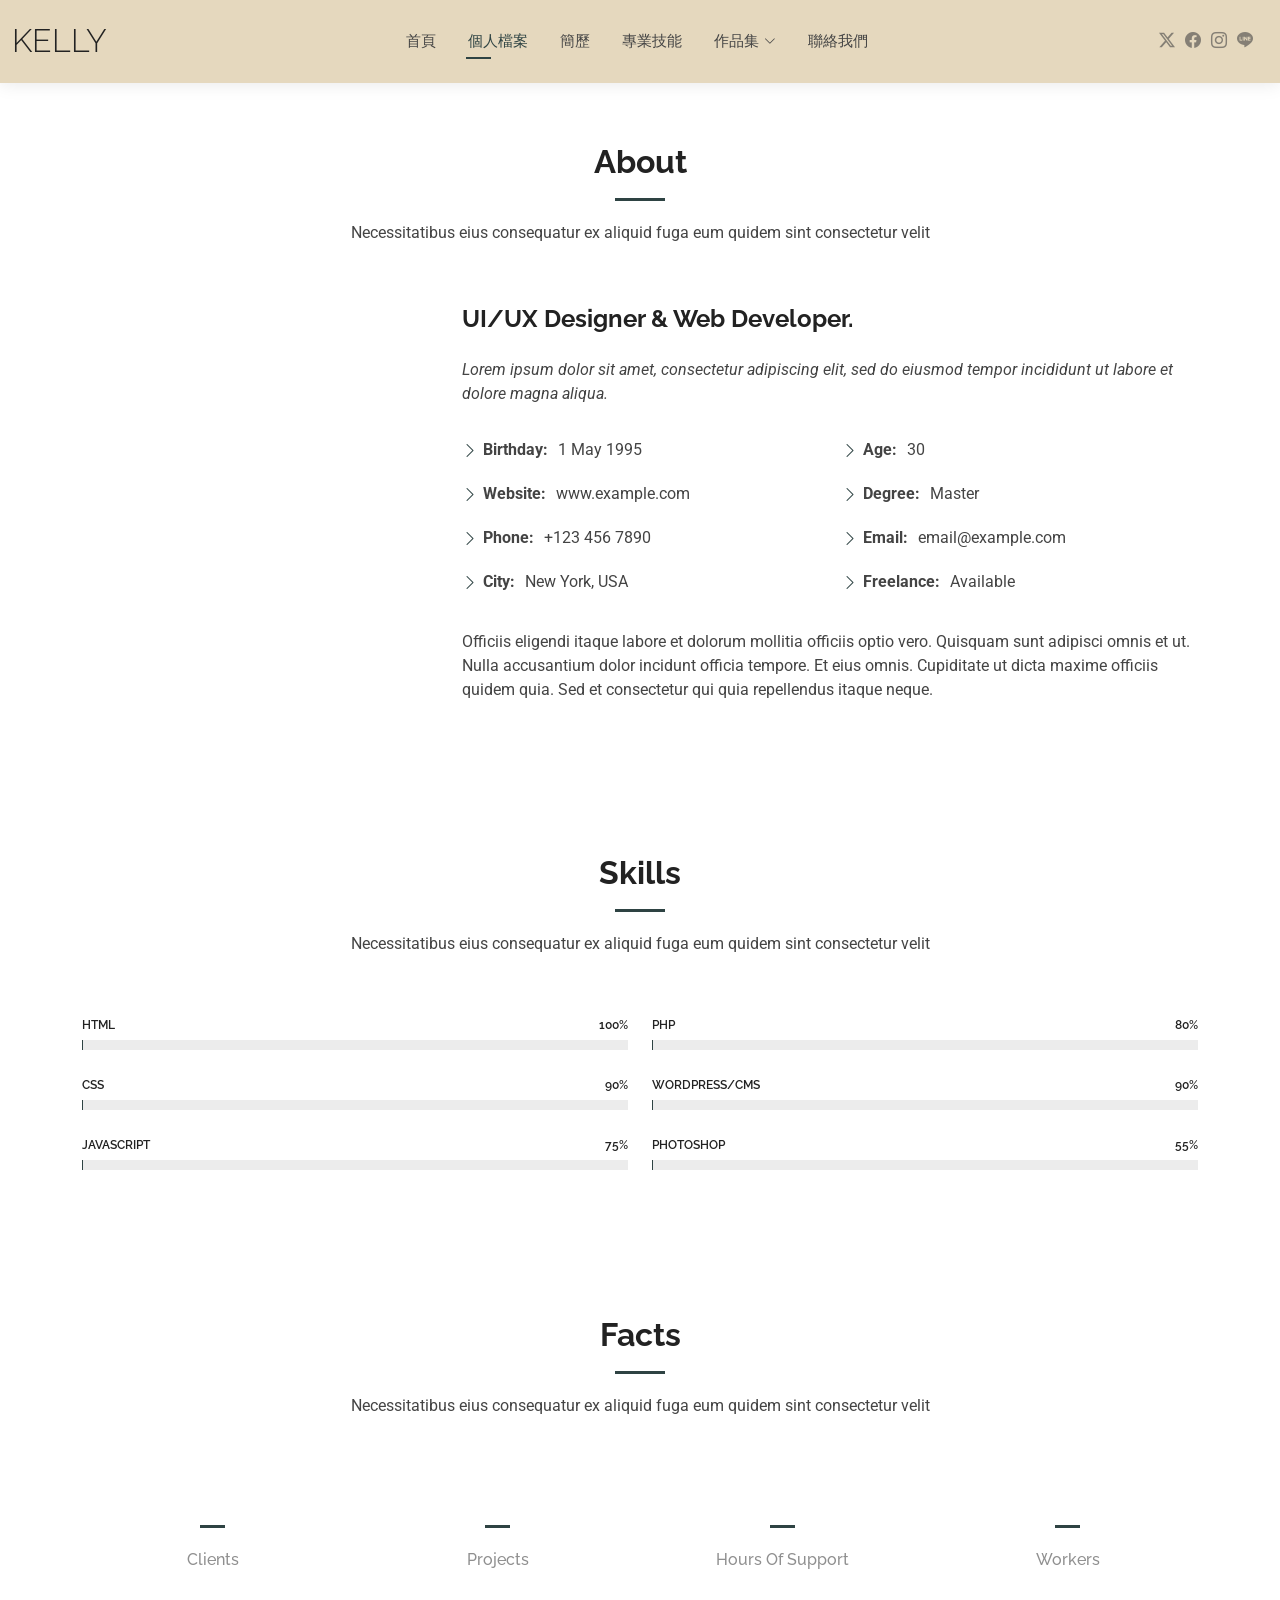
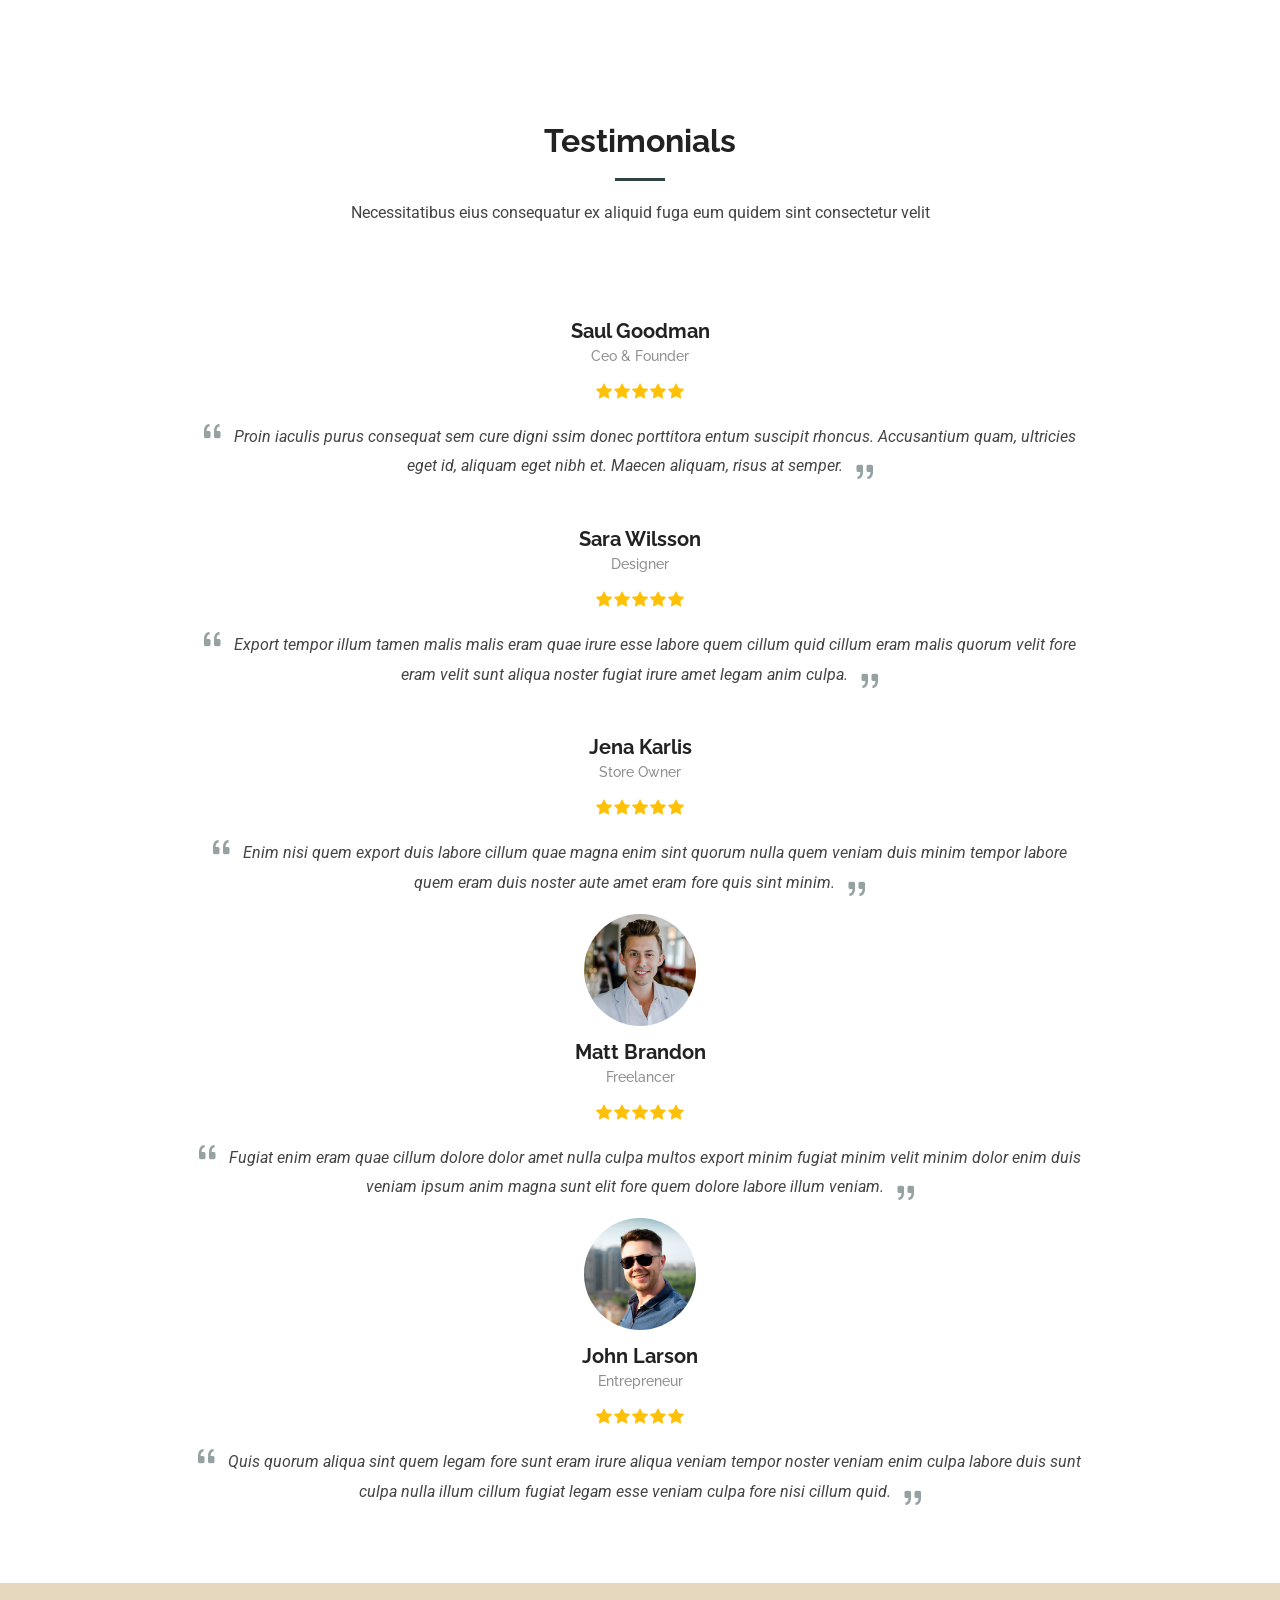
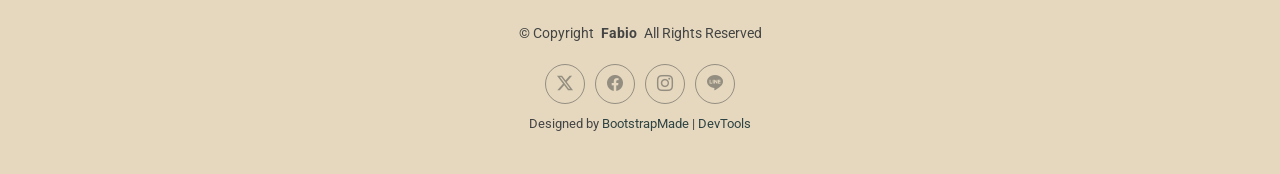
==== about.html @ 7c1b201c "Add files via upload" ====
<!DOCTYPE html>
<html lang="en">

<head>
  <meta charset="utf-8">
  <meta content="width=device-width, initial-scale=1.0" name="viewport">
  <title>About - Kelly Bootstrap Template</title>
  <meta name="description" content="">
  <meta name="keywords" content="">

  <!-- Favicons -->
  <link href="assets/img/favicon.png" rel="icon">
  <link href="assets/img/apple-touch-icon.png" rel="apple-touch-icon">

  <!-- Fonts -->
  <link href="https://fonts.googleapis.com" rel="preconnect">
  <link href="https://fonts.gstatic.com" rel="preconnect" crossorigin>
  <link href="https://fonts.googleapis.com/css2?family=Roboto:ital,wght@0,100;0,300;0,400;0,500;0,700;0,900;1,100;1,300;1,400;1,500;1,700;1,900&family=Poppins:ital,wght@0,100;0,200;0,300;0,400;0,500;0,600;0,700;0,800;0,900;1,100;1,200;1,300;1,400;1,500;1,600;1,700;1,800;1,900&family=Raleway:ital,wght@0,100;0,200;0,300;0,400;0,500;0,600;0,700;0,800;0,900;1,100;1,200;1,300;1,400;1,500;1,600;1,700;1,800;1,900&display=swap" rel="stylesheet">

  <!-- Vendor CSS Files -->
  <link href="assets/vendor/bootstrap/css/bootstrap.min.css" rel="stylesheet">
  <link href="assets/vendor/bootstrap-icons/bootstrap-icons.css" rel="stylesheet">
  <link href="assets/vendor/aos/aos.css" rel="stylesheet">
  <link href="assets/vendor/swiper/swiper-bundle.min.css" rel="stylesheet">
  <link href="assets/vendor/glightbox/css/glightbox.min.css" rel="stylesheet">

  <!-- Main CSS File -->
  <link href="assets/css/main.css" rel="stylesheet">

  <!-- =======================================================
  * Template Name: Kelly
  * Template URL: https://bootstrapmade.com/kelly-free-bootstrap-cv-resume-html-template/
  * Updated: Aug 07 2024 with Bootstrap v5.3.3
  * Author: BootstrapMade.com
  * License: https://bootstrapmade.com/license/
  ======================================================== -->
</head>

<body class="about-page">

  <header id="header" class="header d-flex align-items-center light-background sticky-top">
    <div class="container-fluid position-relative d-flex align-items-center justify-content-between">

      <a href="index.html" class="logo d-flex align-items-center me-auto me-xl-0">
        <!-- Uncomment the line below if you also wish to use an image logo -->
        <!-- <img src="assets/img/logo.png" alt=""> -->
        <h1 class="sitename">Kelly</h1>
      </a>

      <nav id="navmenu" class="navmenu">
        <ul>
          <li><a href="index.html">首頁</a></li>
          <li><a href="about.html" class="active">個人檔案</a></li>
          <li><a href="resume.html">簡歷</a></li>
          <li><a href="services.html">專業技能</a></li>
          <!--<li><a href="portfolio.html">Portfolio</a></li>-->
          <li class="dropdown"><a href="#"><span>作品集</span> <i class="bi bi-chevron-down toggle-dropdown"></i></a>
            <ul>
              <li><a href="#">電腦繪圖</a></li>
              <!--<li class="dropdown"><a href="#"><span>Deep Dropdown</span> <i class="bi bi-chevron-down toggle-dropdown"></i></a>
                <ul>
                  <li><a href="#">Deep Dropdown 1</a></li>
                  <li><a href="#">Deep Dropdown 2</a></li>
                  <li><a href="#">Deep Dropdown 3</a></li>
                  <li><a href="#">Deep Dropdown 4</a></li>
                  <li><a href="#">Deep Dropdown 5</a></li>
                </ul>-->
              </li>
              <li><a href="#">花卉裝飾</a></li>
              <li><a href="#">攝影作品</a></li>
              <!--<li><a href="#">Dropdown 4</a></li>-->
            </ul>
          </li>
          <li><a href="contact.html">聯絡我們</a></li>
        </ul>
        <i class="mobile-nav-toggle d-xl-none bi bi-list"></i>
      </nav>

      <div class="header-social-links">
       <a href="https://x.com/" class="twitter" target="_blank"><i class="bi bi-twitter-x"></i></a>
        <a href="https://www.facebook.com/?locale=zh_TW" class="facebook" target="_blank"><i class="bi bi-facebook"></i></a>
        <a href="https://www.instagram.com/" class="instagram" target="_blank"><i class="bi bi-instagram"></i></a>
        <a href="https://www.line.me/tw/" class="line" target="_blank"><i class="bi bi-line"></i></a>
      </div>

    </div>
  </header>

  <main class="main">

    <!-- About Section -->
    <section id="about" class="about section">

      <!-- Section Title -->
      <div class="container section-title" data-aos="fade-up">
        <h2>About</h2>
        <p>Necessitatibus eius consequatur ex aliquid fuga eum quidem sint consectetur velit</p>
      </div><!-- End Section Title -->

      <div class="container" data-aos="fade-up" data-aos-delay="100">

        <div class="row gy-4 justify-content-center">
          <div class="col-lg-4">
            <img src="assets/img/profile-img.jpg" class="img-fluid" alt="">
          </div>
          <div class="col-lg-8 content">
            <h2>UI/UX Designer &amp; Web Developer.</h2>
            <p class="fst-italic py-3">
              Lorem ipsum dolor sit amet, consectetur adipiscing elit, sed do eiusmod tempor incididunt ut labore et dolore
              magna aliqua.
            </p>
            <div class="row">
              <div class="col-lg-6">
                <ul>
                  <li><i class="bi bi-chevron-right"></i> <strong>Birthday:</strong> <span>1 May 1995</span></li>
                  <li><i class="bi bi-chevron-right"></i> <strong>Website:</strong> <span>www.example.com</span></li>
                  <li><i class="bi bi-chevron-right"></i> <strong>Phone:</strong> <span>+123 456 7890</span></li>
                  <li><i class="bi bi-chevron-right"></i> <strong>City:</strong> <span>New York, USA</span></li>
                </ul>
              </div>
              <div class="col-lg-6">
                <ul>
                  <li><i class="bi bi-chevron-right"></i> <strong>Age:</strong> <span>30</span></li>
                  <li><i class="bi bi-chevron-right"></i> <strong>Degree:</strong> <span>Master</span></li>
                  <li><i class="bi bi-chevron-right"></i> <strong>Email:</strong> <span>email@example.com</span></li>
                  <li><i class="bi bi-chevron-right"></i> <strong>Freelance:</strong> <span>Available</span></li>
                </ul>
              </div>
            </div>
            <p class="py-3">
              Officiis eligendi itaque labore et dolorum mollitia officiis optio vero. Quisquam sunt adipisci omnis et ut. Nulla accusantium dolor incidunt officia tempore. Et eius omnis.
              Cupiditate ut dicta maxime officiis quidem quia. Sed et consectetur qui quia repellendus itaque neque.
            </p>
          </div>
        </div>

      </div>

    </section><!-- /About Section -->

    <!-- Skills Section -->
    <section id="skills" class="skills section">

      <!-- Section Title -->
      <div class="container section-title" data-aos="fade-up">
        <h2>Skills</h2>
        <p>Necessitatibus eius consequatur ex aliquid fuga eum quidem sint consectetur velit</p>
      </div><!-- End Section Title -->

      <div class="container" data-aos="fade-up" data-aos-delay="100">

        <div class="row skills-content skills-animation">

          <div class="col-lg-6">

            <div class="progress">
              <span class="skill"><span>HTML</span> <i class="val">100%</i></span>
              <div class="progress-bar-wrap">
                <div class="progress-bar" role="progressbar" aria-valuenow="100" aria-valuemin="0" aria-valuemax="100"></div>
              </div>
            </div><!-- End Skills Item -->

            <div class="progress">
              <span class="skill"><span>CSS</span> <i class="val">90%</i></span>
              <div class="progress-bar-wrap">
                <div class="progress-bar" role="progressbar" aria-valuenow="90" aria-valuemin="0" aria-valuemax="100"></div>
              </div>
            </div><!-- End Skills Item -->

            <div class="progress">
              <span class="skill"><span>JavaScript</span> <i class="val">75%</i></span>
              <div class="progress-bar-wrap">
                <div class="progress-bar" role="progressbar" aria-valuenow="75" aria-valuemin="0" aria-valuemax="100"></div>
              </div>
            </div><!-- End Skills Item -->

          </div>

          <div class="col-lg-6">

            <div class="progress">
              <span class="skill"><span>PHP</span> <i class="val">80%</i></span>
              <div class="progress-bar-wrap">
                <div class="progress-bar" role="progressbar" aria-valuenow="80" aria-valuemin="0" aria-valuemax="100"></div>
              </div>
            </div><!-- End Skills Item -->

            <div class="progress">
              <span class="skill"><span>WordPress/CMS</span> <i class="val">90%</i></span>
              <div class="progress-bar-wrap">
                <div class="progress-bar" role="progressbar" aria-valuenow="90" aria-valuemin="0" aria-valuemax="100"></div>
              </div>
            </div><!-- End Skills Item -->

            <div class="progress">
              <span class="skill"><span>Photoshop</span> <i class="val">55%</i></span>
              <div class="progress-bar-wrap">
                <div class="progress-bar" role="progressbar" aria-valuenow="55" aria-valuemin="0" aria-valuemax="100"></div>
              </div>
            </div><!-- End Skills Item -->

          </div>

        </div>

      </div>

    </section><!-- /Skills Section -->

    <!-- Stats Section -->
    <section id="stats" class="stats section">

      <!-- Section Title -->
      <div class="container section-title" data-aos="fade-up">
        <h2>Facts</h2>
        <p>Necessitatibus eius consequatur ex aliquid fuga eum quidem sint consectetur velit</p>
      </div><!-- End Section Title -->

      <div class="container" data-aos="fade-up" data-aos-delay="100">

        <div class="row gy-4">

          <div class="col-lg-3 col-md-6">
            <div class="stats-item text-center w-100 h-100">
              <span data-purecounter-start="0" data-purecounter-end="232" data-purecounter-duration="1" class="purecounter"></span>
              <p>Clients</p>
            </div>
          </div><!-- End Stats Item -->

          <div class="col-lg-3 col-md-6">
            <div class="stats-item text-center w-100 h-100">
              <span data-purecounter-start="0" data-purecounter-end="521" data-purecounter-duration="1" class="purecounter"></span>
              <p>Projects</p>
            </div>
          </div><!-- End Stats Item -->

          <div class="col-lg-3 col-md-6">
            <div class="stats-item text-center w-100 h-100">
              <span data-purecounter-start="0" data-purecounter-end="1453" data-purecounter-duration="1" class="purecounter"></span>
              <p>Hours Of Support</p>
            </div>
          </div><!-- End Stats Item -->

          <div class="col-lg-3 col-md-6">
            <div class="stats-item text-center w-100 h-100">
              <span data-purecounter-start="0" data-purecounter-end="32" data-purecounter-duration="1" class="purecounter"></span>
              <p>Workers</p>
            </div>
          </div><!-- End Stats Item -->

        </div>

      </div>

    </section><!-- /Stats Section -->

    <!-- Testimonials Section -->
    <section id="testimonials" class="testimonials section">

      <!-- Section Title -->
      <div class="container section-title" data-aos="fade-up">
        <h2>Testimonials</h2>
        <p>Necessitatibus eius consequatur ex aliquid fuga eum quidem sint consectetur velit</p>
      </div><!-- End Section Title -->

      <div class="container" data-aos="fade-up" data-aos-delay="100">

        <div class="swiper init-swiper">
          <script type="application/json" class="swiper-config">
            {
              "loop": true,
              "speed": 600,
              "autoplay": {
                "delay": 5000
              },
              "slidesPerView": "auto",
              "pagination": {
                "el": ".swiper-pagination",
                "type": "bullets",
                "clickable": true
              }
            }
          </script>
          <div class="swiper-wrapper">

            <div class="swiper-slide">
              <div class="testimonial-item">
                <img src="assets/img/testimonials/testimonials-1.jpg" class="testimonial-img" alt="">
                <h3>Saul Goodman</h3>
                <h4>Ceo &amp; Founder</h4>
                <div class="stars">
                  <i class="bi bi-star-fill"></i><i class="bi bi-star-fill"></i><i class="bi bi-star-fill"></i><i class="bi bi-star-fill"></i><i class="bi bi-star-fill"></i>
                </div>
                <p>
                  <i class="bi bi-quote quote-icon-left"></i>
                  <span>Proin iaculis purus consequat sem cure digni ssim donec porttitora entum suscipit rhoncus. Accusantium quam, ultricies eget id, aliquam eget nibh et. Maecen aliquam, risus at semper.</span>
                  <i class="bi bi-quote quote-icon-right"></i>
                </p>
              </div>
            </div><!-- End testimonial item -->

            <div class="swiper-slide">
              <div class="testimonial-item">
                <img src="assets/img/testimonials/testimonials-2.jpg" class="testimonial-img" alt="">
                <h3>Sara Wilsson</h3>
                <h4>Designer</h4>
                <div class="stars">
                  <i class="bi bi-star-fill"></i><i class="bi bi-star-fill"></i><i class="bi bi-star-fill"></i><i class="bi bi-star-fill"></i><i class="bi bi-star-fill"></i>
                </div>
                <p>
                  <i class="bi bi-quote quote-icon-left"></i>
                  <span>Export tempor illum tamen malis malis eram quae irure esse labore quem cillum quid cillum eram malis quorum velit fore eram velit sunt aliqua noster fugiat irure amet legam anim culpa.</span>
                  <i class="bi bi-quote quote-icon-right"></i>
                </p>
              </div>
            </div><!-- End testimonial item -->

            <div class="swiper-slide">
              <div class="testimonial-item">
                <img src="assets/img/testimonials/testimonials-3.jpg" class="testimonial-img" alt="">
                <h3>Jena Karlis</h3>
                <h4>Store Owner</h4>
                <div class="stars">
                  <i class="bi bi-star-fill"></i><i class="bi bi-star-fill"></i><i class="bi bi-star-fill"></i><i class="bi bi-star-fill"></i><i class="bi bi-star-fill"></i>
                </div>
                <p>
                  <i class="bi bi-quote quote-icon-left"></i>
                  <span>Enim nisi quem export duis labore cillum quae magna enim sint quorum nulla quem veniam duis minim tempor labore quem eram duis noster aute amet eram fore quis sint minim.</span>
                  <i class="bi bi-quote quote-icon-right"></i>
                </p>
              </div>
            </div><!-- End testimonial item -->

            <div class="swiper-slide">
              <div class="testimonial-item">
                <img src="assets/img/testimonials/testimonials-4.jpg" class="testimonial-img" alt="">
                <h3>Matt Brandon</h3>
                <h4>Freelancer</h4>
                <div class="stars">
                  <i class="bi bi-star-fill"></i><i class="bi bi-star-fill"></i><i class="bi bi-star-fill"></i><i class="bi bi-star-fill"></i><i class="bi bi-star-fill"></i>
                </div>
                <p>
                  <i class="bi bi-quote quote-icon-left"></i>
                  <span>Fugiat enim eram quae cillum dolore dolor amet nulla culpa multos export minim fugiat minim velit minim dolor enim duis veniam ipsum anim magna sunt elit fore quem dolore labore illum veniam.</span>
                  <i class="bi bi-quote quote-icon-right"></i>
                </p>
              </div>
            </div><!-- End testimonial item -->

            <div class="swiper-slide">
              <div class="testimonial-item">
                <img src="assets/img/testimonials/testimonials-5.jpg" class="testimonial-img" alt="">
                <h3>John Larson</h3>
                <h4>Entrepreneur</h4>
                <div class="stars">
                  <i class="bi bi-star-fill"></i><i class="bi bi-star-fill"></i><i class="bi bi-star-fill"></i><i class="bi bi-star-fill"></i><i class="bi bi-star-fill"></i>
                </div>
                <p>
                  <i class="bi bi-quote quote-icon-left"></i>
                  <span>Quis quorum aliqua sint quem legam fore sunt eram irure aliqua veniam tempor noster veniam enim culpa labore duis sunt culpa nulla illum cillum fugiat legam esse veniam culpa fore nisi cillum quid.</span>
                  <i class="bi bi-quote quote-icon-right"></i>
                </p>
              </div>
            </div><!-- End testimonial item -->

          </div>
          <div class="swiper-pagination"></div>
        </div>

      </div>

    </section><!-- /Testimonials Section -->

  </main>

  <footer id="footer" class="footer light-background">

    <div class="container">
      <div class="copyright text-center ">
        <p>© <span>Copyright</span> <strong class="px-1 sitename">Fabio</strong> <span>All Rights Reserved<br></span></p>
      </div>
      <div class="social-links d-flex justify-content-center">
        <a href="https://x.com/" class="twitter" target="_blank"><i class="bi bi-twitter-x"></i></a>
        <a href="https://www.facebook.com/?locale=zh_TW" class="facebook" target="_blank"><i class="bi bi-facebook"></i></a>
        <a href="https://www.instagram.com/" class="instagram" target="_blank"><i class="bi bi-instagram"></i></a>
        <a href="https://www.line.me/tw/" class="line" target="_blank"><i class="bi bi-line"></i></a>
      </div>
      <div class="credits">
        <!-- All the links in the footer should remain intact. -->
        <!-- You can delete the links only if you've purchased the pro version. -->
        <!-- Licensing information: https://bootstrapmade.com/license/ -->
        <!-- Purchase the pro version with working PHP/AJAX contact form: [buy-url] -->
        Designed by <a href="https://bootstrapmade.com/">BootstrapMade</a> | <a href="https://bootstrapmade.com/tools/">DevTools</a>
      </div>
    </div>

  </footer>

  <!-- Scroll Top -->
  <a href="#" id="scroll-top" class="scroll-top d-flex align-items-center justify-content-center"><i class="bi bi-arrow-up-short"></i></a>

  <!-- Preloader -->
  <div id="preloader"></div>

  <!-- Vendor JS Files -->
  <script src="assets/vendor/bootstrap/js/bootstrap.bundle.min.js"></script>
  <script src="assets/vendor/php-email-form/validate.js"></script>
  <script src="assets/vendor/aos/aos.js"></script>
  <script src="assets/vendor/waypoints/noframework.waypoints.js"></script>
  <script src="assets/vendor/purecounter/purecounter_vanilla.js"></script>
  <script src="assets/vendor/swiper/swiper-bundle.min.js"></script>
  <script src="assets/vendor/glightbox/js/glightbox.min.js"></script>
  <script src="assets/vendor/imagesloaded/imagesloaded.pkgd.min.js"></script>
  <script src="assets/vendor/isotope-layout/isotope.pkgd.min.js"></script>

  <!-- Main JS File -->
  <script src="assets/js/main.js"></script>

</body>

</html>
---- assets/css/main.css ----
/**
* Template Name: Kelly
* Template URL: https://bootstrapmade.com/kelly-free-bootstrap-cv-resume-html-template/
* Updated: Aug 07 2024 with Bootstrap v5.3.3
* Author: BootstrapMade.com
* License: https://bootstrapmade.com/license/
*/

/*--------------------------------------------------------------
# Font & Color Variables
# Help: https://bootstrapmade.com/color-system/
--------------------------------------------------------------*/
/* Fonts */
:root {
  --default-font: "Roboto",  system-ui, -apple-system, "Segoe UI", Roboto, "Helvetica Neue", Arial, "Noto Sans", "Liberation Sans", sans-serif, "Apple Color Emoji", "Segoe UI Emoji", "Segoe UI Symbol", "Noto Color Emoji";
  --heading-font: "Raleway",  sans-serif;
  --nav-font: "Poppins",  sans-serif;
}

/* Global Colors - The following color variables are used throughout the website. Updating them here will change the color scheme of the entire website */
:root { 
  --background-color: #ffffff; /* Background color for the entire website, including individual sections */
  --default-color: #444444; /* Default color used for the majority of the text content across the entire website */
  --heading-color: #222222; /* Color for headings, subheadings and title throughout the website */
  --accent-color: #2e4343; /* Accent color that represents your brand on the website. It's used for buttons, links, and other elements that need to stand out */
  --surface-color: #ffffff; /* The surface color is used as a background of boxed elements within sections, such as cards, icon boxes, or other elements that require a visual separation from the global background. */
  --contrast-color: #ffffff; /* Contrast color for text, ensuring readability against backgrounds of accent, heading, or default colors. */
}

/* Nav Menu Colors - The following color variables are used specifically for the navigation menu. They are separate from the global colors to allow for more customization options */
:root {
  --nav-color: #444444;  /* The default color of the main navmenu links */
  --nav-hover-color: #2e4343; /* Applied to main navmenu links when they are hovered over or active */
  --nav-mobile-background-color: #ffffff; /* Used as the background color for mobile navigation menu */
  --nav-dropdown-background-color: #ffffff; /* Used as the background color for dropdown items that appear when hovering over primary navigation items */
  --nav-dropdown-color: #444444; /* Used for navigation links of the dropdown items in the navigation menu. */
  --nav-dropdown-hover-color: #2e4343; /* Similar to --nav-hover-color, this color is applied to dropdown navigation links when they are hovered over. */
}

/* Color Presets - These classes override global colors when applied to any section or element, providing reuse of the sam color scheme. */

.light-background {
  --background-color: #e5d8be;
  --surface-color: #ffffff;
}

.dark-background {
  --background-color: #060606;
  --default-color: #ffffff;
  --heading-color: #ffffff;
  --surface-color: #252525;
  --contrast-color: #ffffff;
}

/* Smooth scroll */
:root {
  scroll-behavior: smooth;
}

/*--------------------------------------------------------------
# General Styling & Shared Classes
--------------------------------------------------------------*/
body {
  color: var(--default-color);
  background-color: var(--background-color);
  font-family: var(--default-font);
}

a {
  color: var(--accent-color);
  text-decoration: none;
  transition: 0.3s;
}

a:hover {
  color: color-mix(in srgb, var(--accent-color), transparent 25%);
  text-decoration: none;
}

h1,
h2,
h3,
h4,
h5,
h6 {
  color: var(--heading-color);
  font-family: var(--heading-font);
}

/* PHP Email Form Messages
------------------------------*/
.php-email-form .error-message {
  display: none;
  background: #df1529;
  color: #ffffff;
  text-align: left;
  padding: 15px;
  margin-bottom: 24px;
  font-weight: 600;
}

.php-email-form .sent-message {
  display: none;
  color: #ffffff;
  background: #059652;
  text-align: center;
  padding: 15px;
  margin-bottom: 24px;
  font-weight: 600;
}

.php-email-form .loading {
  display: none;
  background: var(--surface-color);
  text-align: center;
  padding: 15px;
  margin-bottom: 24px;
}

.php-email-form .loading:before {
  content: "";
  display: inline-block;
  border-radius: 50%;
  width: 24px;
  height: 24px;
  margin: 0 10px -6px 0;
  border: 3px solid var(--accent-color);
  border-top-color: var(--surface-color);
  animation: php-email-form-loading 1s linear infinite;
}

@keyframes php-email-form-loading {
  0% {
    transform: rotate(0deg);
  }

  100% {
    transform: rotate(360deg);
  }
}

/*--------------------------------------------------------------
# Global Header
--------------------------------------------------------------*/
.header {
  color: var(--default-color);
  background-color: var(--background-color);
  padding: 15px 0;
  transition: all 0.5s;
  z-index: 997;
  box-shadow: 0px 0 18px rgba(0, 0, 0, 0.1);
}

.header .logo {
  line-height: 1;
}

.header .logo img {
  max-height: 36px;
  margin-right: 8px;
}

.header .logo h1 {
  font-size: 32px;
  margin: 0;
  font-weight: 300;
  text-transform: uppercase;
  color: var(--heading-color);
}

.header .header-social-links {
  padding-right: 15px;
}

.header .header-social-links a {
  color: color-mix(in srgb, var(--default-color), transparent 40%);
  padding-left: 6px;
  display: inline-block;
  transition: 0.3s;
  font-size: 16px;
}

.header .header-social-links a:hover {
  color: var(--accent-color);
}

.header .header-social-links a i {
  line-height: 0px;
}

@media (max-width: 1200px) {
  .header .logo {
    order: 1;
  }

  .header .header-social-links {
    order: 2;
  }

  .header .navmenu {
    order: 3;
  }
}

/*--------------------------------------------------------------
# Navigation Menu
--------------------------------------------------------------*/
/* Desktop Navigation */
@media (min-width: 1200px) {
  .navmenu {
    padding: 0;
  }

  .navmenu ul {
    margin: 0;
    padding: 0;
    display: flex;
    list-style: none;
    align-items: center;
  }

  .navmenu li {
    position: relative;
  }

  .navmenu>ul>li {
    white-space: nowrap;
    padding: 15px 14px;
  }

  .navmenu>ul>li:last-child {
    padding-right: 0;
  }

  .navmenu a,
  .navmenu a:focus {
    color: var(--nav-color);
    font-size: 15px;
    padding: 0 2px;
    font-family: var(--nav-font);
    font-weight: 400;
    display: flex;
    align-items: center;
    justify-content: space-between;
    white-space: nowrap;
    transition: 0.3s;
    position: relative;
  }

  .navmenu a i,
  .navmenu a:focus i {
    font-size: 12px;
    line-height: 0;
    margin-left: 5px;
    transition: 0.3s;
  }

  .navmenu>ul>li>a:before {
    content: "";
    position: absolute;
    height: 2px;
    bottom: -6px;
    left: 0;
    background-color: var(--nav-hover-color);
    visibility: hidden;
    width: 0px;
    transition: all 0.3s ease-in-out 0s;
  }

  .navmenu a:hover:before,
  .navmenu li:hover>a:before,
  .navmenu .active:before {
    visibility: visible;
    width: 25px;
  }

  .navmenu li:hover>a,
  .navmenu .active,
  .navmenu .active:focus {
    color: var(--nav-hover-color);
  }

  .navmenu .dropdown ul {
    margin: 0;
    padding: 10px 0;
    background: var(--nav-dropdown-background-color);
    display: block;
    position: absolute;
    visibility: hidden;
    left: 14px;
    top: 130%;
    opacity: 0;
    transition: 0.3s;
    border-radius: 4px;
    z-index: 99;
    box-shadow: 0px 0px 30px rgba(0, 0, 0, 0.1);
  }

  .navmenu .dropdown ul li {
    min-width: 200px;
  }

  .navmenu .dropdown ul a {
    padding: 10px 20px;
    font-size: 15px;
    text-transform: none;
    color: var(--nav-dropdown-color);
  }

  .navmenu .dropdown ul a i {
    font-size: 12px;
  }

  .navmenu .dropdown ul a:hover,
  .navmenu .dropdown ul .active:hover,
  .navmenu .dropdown ul li:hover>a {
    color: var(--nav-dropdown-hover-color);
  }

  .navmenu .dropdown:hover>ul {
    opacity: 1;
    top: 100%;
    visibility: visible;
  }

  .navmenu .dropdown .dropdown ul {
    top: 0;
    left: -90%;
    visibility: hidden;
  }

  .navmenu .dropdown .dropdown:hover>ul {
    opacity: 1;
    top: 0;
    left: -100%;
    visibility: visible;
  }
}

/* Mobile Navigation */
@media (max-width: 1199px) {
  .mobile-nav-toggle {
    color: var(--nav-color);
    font-size: 28px;
    line-height: 0;
    margin-right: 10px;
    cursor: pointer;
    transition: color 0.3s;
  }

  .navmenu {
    padding: 0;
    z-index: 9997;
  }

  .navmenu ul {
    display: none;
    list-style: none;
    position: absolute;
    inset: 60px 20px 20px 20px;
    padding: 10px 0;
    margin: 0;
    border-radius: 6px;
    background-color: var(--nav-mobile-background-color);
    border: 1px solid color-mix(in srgb, var(--default-color), transparent 90%);
    box-shadow: none;
    overflow-y: auto;
    transition: 0.3s;
    z-index: 9998;
  }

  .navmenu a,
  .navmenu a:focus {
    color: var(--nav-dropdown-color);
    padding: 10px 20px;
    font-family: var(--nav-font);
    font-size: 17px;
    font-weight: 500;
    display: flex;
    align-items: center;
    justify-content: space-between;
    white-space: nowrap;
    transition: 0.3s;
  }

  .navmenu a i,
  .navmenu a:focus i {
    font-size: 12px;
    line-height: 0;
    margin-left: 5px;
    width: 30px;
    height: 30px;
    display: flex;
    align-items: center;
    justify-content: center;
    border-radius: 50%;
    transition: 0.3s;
    background-color: color-mix(in srgb, var(--accent-color), transparent 90%);
  }

  .navmenu a i:hover,
  .navmenu a:focus i:hover {
    background-color: var(--accent-color);
    color: var(--contrast-color);
  }

  .navmenu a:hover,
  .navmenu .active,
  .navmenu .active:focus {
    color: var(--nav-dropdown-hover-color);
  }

  .navmenu .active i,
  .navmenu .active:focus i {
    background-color: var(--accent-color);
    color: var(--contrast-color);
    transform: rotate(180deg);
  }

  .navmenu .dropdown ul {
    position: static;
    display: none;
    z-index: 99;
    padding: 10px 0;
    margin: 10px 20px;
    background-color: var(--nav-dropdown-background-color);
    transition: all 0.5s ease-in-out;
  }

  .navmenu .dropdown ul ul {
    background-color: rgba(33, 37, 41, 0.1);
  }

  .navmenu .dropdown>.dropdown-active {
    display: block;
    background-color: rgba(33, 37, 41, 0.03);
  }

  .mobile-nav-active {
    overflow: hidden;
  }

  .mobile-nav-active .mobile-nav-toggle {
    color: #fff;
    position: absolute;
    font-size: 32px;
    top: 15px;
    right: 15px;
    margin-right: 0;
    z-index: 9999;
  }

  .mobile-nav-active .navmenu {
    position: fixed;
    overflow: hidden;
    inset: 0;
    background: rgba(33, 37, 41, 0.8);
    transition: 0.3s;
  }

  .mobile-nav-active .navmenu>ul {
    display: block;
  }
}

/*--------------------------------------------------------------
# Global Footer
--------------------------------------------------------------*/
.footer {
  color: var(--default-color);
  background-color: var(--background-color);
  font-size: 14px;
  padding: 40px 0;
  position: relative;
}

.footer .copyright p {
  margin-bottom: 0;
}

.footer .social-links {
  margin-top: 20px;
}

.footer .social-links a {
  display: flex;
  align-items: center;
  justify-content: center;
  width: 40px;
  height: 40px;
  border-radius: 50%;
  border: 1px solid color-mix(in srgb, var(--default-color), transparent 50%);
  font-size: 16px;
  color: color-mix(in srgb, var(--default-color), transparent 50%);
  margin: 0 5px;
  transition: 0.3s;
}

.footer .social-links a:hover {
  color: var(--accent-color);
  border-color: var(--accent-color);
}

.footer .credits {
  margin-top: 10px;
  font-size: 13px;
  text-align: center;
}

/*--------------------------------------------------------------
# Preloader
--------------------------------------------------------------*/
#preloader {
  position: fixed;
  inset: 0;
  z-index: 9999;
  overflow: hidden;
  background-color: var(--background-color);
  transition: all 0.6s ease-out;
  width: 100%;
  height: 100vh;
}

#preloader:before,
#preloader:after {
  content: "";
  position: absolute;
  border: 4px solid var(--accent-color);
  border-radius: 50%;
  animation: animate-preloader 2s cubic-bezier(0, 0.2, 0.8, 1) infinite;
}

#preloader:after {
  animation-delay: -0.5s;
}

@keyframes animate-preloader {
  0% {
    width: 10px;
    height: 10px;
    top: calc(50% - 5px);
    left: calc(50% - 5px);
    opacity: 1;
  }

  100% {
    width: 72px;
    height: 72px;
    top: calc(50% - 36px);
    left: calc(50% - 36px);
    opacity: 0;
  }
}

/*--------------------------------------------------------------
# Scroll Top Button
--------------------------------------------------------------*/
.scroll-top {
  position: fixed;
  visibility: hidden;
  opacity: 0;
  right: 15px;
  bottom: -15px;
  z-index: 99999;
  background-color: var(--accent-color);
  width: 44px;
  height: 44px;
  border-radius: 50px;
  transition: all 0.4s;
}

.scroll-top i {
  font-size: 24px;
  color: var(--contrast-color);
  line-height: 0;
}

.scroll-top:hover {
  background-color: color-mix(in srgb, var(--accent-color), transparent 20%);
  color: var(--contrast-color);
}

.scroll-top.active {
  visibility: visible;
  opacity: 1;
  bottom: 15px;
}

/*--------------------------------------------------------------
# Disable aos animation delay on mobile devices
--------------------------------------------------------------*/
@media screen and (max-width: 768px) {
  [data-aos-delay] {
    transition-delay: 0 !important;
  }
}

/*--------------------------------------------------------------
# Global Page Titles & Breadcrumbs
--------------------------------------------------------------*/
.page-title {
  color: var(--default-color);
  background-color: var(--background-color);
  padding: 25px 0;
  position: relative;
  border-bottom: 1px solid color-mix(in srgb, var(--default-color), transparent 85%);
}

.page-title h1 {
  font-size: 24px;
  font-weight: 400;
}

.page-title .breadcrumbs ol {
  display: flex;
  flex-wrap: wrap;
  list-style: none;
  padding: 0;
  margin: 0;
  font-size: 14px;
  font-weight: 400;
}

.page-title .breadcrumbs ol li+li {
  padding-left: 10px;
}

.page-title .breadcrumbs ol li+li::before {
  content: "/";
  display: inline-block;
  padding-right: 10px;
  color: color-mix(in srgb, var(--default-color), transparent 70%);
}

/*--------------------------------------------------------------
# Global Sections
--------------------------------------------------------------*/
section,
.section {
  color: var(--default-color);
  background-color: var(--background-color);
  padding: 60px 0;
  scroll-margin-top: 100px;
  overflow: clip;
}

@media (max-width: 1199px) {

  section,
  .section {
    scroll-margin-top: 66px;
  }
}

/*--------------------------------------------------------------
# Global Section Titles
--------------------------------------------------------------*/
.section-title {
  text-align: center;
  padding-bottom: 60px;
  position: relative;
}

.section-title h2 {
  font-size: 32px;
  font-weight: 700;
  margin-bottom: 20px;
  padding-bottom: 20px;
  position: relative;
}

.section-title h2:after {
  content: "";
  position: absolute;
  display: block;
  width: 50px;
  height: 3px;
  background: var(--accent-color);
  left: 0;
  right: 0;
  bottom: 0;
  margin: auto;
}

.section-title p {
  margin-bottom: 0;
}

/*--------------------------------------------------------------
# Hero Section
--------------------------------------------------------------*/
.hero {
  width: 100%;
  min-height: calc(100vh - 82px);
  position: relative;
  padding: 80px 0;
  display: flex;
  align-items: center;
  justify-content: center;
}

@media (max-width: 1200px) {
  .hero {
    min-height: calc(100vh - 68px);
  }
}

.hero img {
  position: absolute;
  inset: 0;
  display: block;
  width: 100%;
  height: 100%;
  object-fit: cover;
  z-index: 1;
}

.hero .container {
  position: relative;
  z-index: 3;
}

.hero h2 {
  margin: 0;
  font-size: 48px;
  font-weight: 700;
}

.hero p {
  margin: 10px 0 0 0;
  font-size: 24px;
  color: var(--heading-color);
}

.hero .btn-get-started {
  color: var(--contrast-color);
  background: var(--accent-color);
  font-family: var(--heading-font);
  text-transform: uppercase;
  font-weight: 600;
  font-size: 12px;
  letter-spacing: 1px;
  display: inline-block;
  padding: 12px 40px;
  border-radius: 50px;
  transition: 0.5s;
  margin-top: 30px;
}

.hero .btn-get-started:hover {
  background: color-mix(in srgb, var(--accent-color) 90%, white 20%);
}

@media (max-width: 768px) {
  .hero h2 {
    font-size: 32px;
  }

  .hero p {
    font-size: 18px;
  }
}

/*--------------------------------------------------------------
# About Section
--------------------------------------------------------------*/
.about .content h2 {
  font-weight: 700;
  font-size: 24px;
}

.about .content ul {
  list-style: none;
  padding: 0;
}

.about .content ul li {
  margin-bottom: 20px;
  display: flex;
  align-items: center;
}

.about .content ul strong {
  margin-right: 10px;
}

.about .content ul i {
  font-size: 16px;
  margin-right: 5px;
  color: var(--accent-color);
  line-height: 0;
}

/*--------------------------------------------------------------
# Skills Section
--------------------------------------------------------------*/
.skills .progress {
  height: 60px;
  display: block;
  background: none;
  border-radius: 0;
}

.skills .progress .skill {
  color: var(--heading-color);
  padding: 0;
  margin: 0 0 6px 0;
  text-transform: uppercase;
  display: block;
  font-weight: 600;
  font-family: var(--heading-font);
}

.skills .progress .skill .val {
  float: right;
  font-style: normal;
}

.skills .progress-bar-wrap {
  background: color-mix(in srgb, var(--default-color), transparent 90%);
  height: 10px;
}

.skills .progress-bar {
  width: 1px;
  height: 10px;
  transition: 0.9s;
  background-color: var(--accent-color);
}

/*--------------------------------------------------------------
# Stats Section
--------------------------------------------------------------*/
.stats .stats-item {
  padding: 30px;
  width: 100%;
}

.stats .stats-item span {
  color: var(--heading-color);
  font-size: 48px;
  display: block;
  font-weight: 700;
  margin-bottom: 20px;
  padding-bottom: 20px;
  position: relative;
}

.stats .stats-item span:after {
  content: "";
  position: absolute;
  display: block;
  width: 25px;
  height: 3px;
  background: var(--accent-color);
  left: 0;
  right: 0;
  bottom: 0;
  margin: auto;
}

.stats .stats-item p {
  color: color-mix(in srgb, var(--default-color), transparent 40%);
  padding: 0;
  margin: 0;
  font-family: var(--heading-font);
  font-weight: 500;
}

/*--------------------------------------------------------------
# Testimonials Section
--------------------------------------------------------------*/
.testimonials .section-header {
  margin-bottom: 40px;
}

.testimonials .testimonials-carousel,
.testimonials .testimonials-slider {
  overflow: hidden;
}

.testimonials .testimonial-item {
  text-align: center;
}

.testimonials .testimonial-item .testimonial-img {
  width: 120px;
  border-radius: 50%;
  border: 4px solid var(--background-color);
  margin: 0 auto;
}

.testimonials .testimonial-item h3 {
  font-size: 20px;
  font-weight: bold;
  margin: 10px 0 5px 0;
}

.testimonials .testimonial-item h4 {
  font-size: 14px;
  color: color-mix(in srgb, var(--default-color), transparent 40%);
  margin: 0 0 15px 0;
}

.testimonials .testimonial-item .stars {
  margin-bottom: 15px;
}

.testimonials .testimonial-item .stars i {
  color: #ffc107;
  margin: 0 1px;
}

.testimonials .testimonial-item .quote-icon-left,
.testimonials .testimonial-item .quote-icon-right {
  color: color-mix(in srgb, var(--accent-color), transparent 50%);
  font-size: 26px;
  line-height: 0;
}

.testimonials .testimonial-item .quote-icon-left {
  display: inline-block;
  left: -5px;
  position: relative;
}

.testimonials .testimonial-item .quote-icon-right {
  display: inline-block;
  right: -5px;
  position: relative;
  top: 10px;
  transform: scale(-1, -1);
}

.testimonials .testimonial-item p {
  font-style: italic;
  margin: 0 auto 15px auto;
}

.testimonials .swiper-wrapper {
  height: auto;
}

.testimonials .swiper-pagination {
  margin-top: 20px;
  position: relative;
}

.testimonials .swiper-pagination .swiper-pagination-bullet {
  width: 12px;
  height: 12px;
  opacity: 1;
  background-color: color-mix(in srgb, var(--default-color), transparent 85%);
}

.testimonials .swiper-pagination .swiper-pagination-bullet-active {
  background-color: var(--accent-color);
}

@media (min-width: 992px) {
  .testimonials .testimonial-item p {
    width: 80%;
  }
}

/*--------------------------------------------------------------
# Resume Section
--------------------------------------------------------------*/
.resume .resume-title {
  color: var(--heading-color);
  font-size: 26px;
  font-weight: 700;
  margin-top: 20px;
  margin-bottom: 20px;
}

.resume .resume-item {
  padding: 0 0 20px 20px;
  margin-top: -2px;
  border-left: 2px solid var(--accent-color);
  position: relative;
}

.resume .resume-item h4 {
  line-height: 18px;
  font-size: 18px;
  font-weight: 600;
  text-transform: uppercase;
  color: color-mix(in srgb, var(--default-color), transparent 20%);
  margin-bottom: 10px;
}

.resume .resume-item h5 {
  font-size: 16px;
  padding: 5px 15px;
  display: inline-block;
  font-weight: 600;
  margin-bottom: 10px;
}

.resume .resume-item ul {
  padding-left: 20px;
}

.resume .resume-item ul li {
  padding-bottom: 10px;
}

.resume .resume-item:last-child {
  padding-bottom: 0;
}

.resume .resume-item::before {
  content: "";
  position: absolute;
  width: 16px;
  height: 16px;
  border-radius: 50px;
  left: -9px;
  top: 0;
  background: var(--background-color);
  border: 2px solid var(--accent-color);
}

/*--------------------------------------------------------------
# Services Section
--------------------------------------------------------------*/
.services .service-item {
  background-color: var(--surface-color);
  box-shadow: 0px 5px 90px 0px rgba(0, 0, 0, 0.1);
  height: 100%;
  padding: 60px 30px;
  text-align: center;
  transition: 0.3s;
  border-radius: 5px;
}

.services .service-item .icon {
  margin: 0 auto;
  width: 100px;
  height: 100px;
  display: flex;
  align-items: center;
  justify-content: center;
  transition: ease-in-out 0.3s;
  position: relative;
}

.services .service-item .icon i {
  font-size: 36px;
  transition: 0.5s;
  position: relative;
}

.services .service-item .icon svg {
  position: absolute;
  top: 0;
  left: 0;
}

.services .service-item .icon svg path {
  transition: 0.5s;
  fill: color-mix(in srgb, var(--default-color), transparent 95%);
}

.services .service-item h3 {
  font-weight: 700;
  margin: 10px 0 15px 0;
  font-size: 22px;
}

.services .service-item p {
  line-height: 24px;
  font-size: 14px;
  margin-bottom: 0;
}

.services .service-item:hover {
  box-shadow: 0px 5px 35px 0px rgba(0, 0, 0, 0.1);
}

.services .service-item.item-cyan i {
  color: #0dcaf0;
}

.services .service-item.item-cyan:hover .icon i {
  color: #fff;
}

.services .service-item.item-cyan:hover .icon path {
  fill: #0dcaf0;
}

.services .service-item.item-orange i {
  color: #fd7e14;
}

.services .service-item.item-orange:hover .icon i {
  color: #fff;
}

.services .service-item.item-orange:hover .icon path {
  fill: #fd7e14;
}

.services .service-item.item-teal i {
  color: #20c997;
}

.services .service-item.item-teal:hover .icon i {
  color: #fff;
}

.services .service-item.item-teal:hover .icon path {
  fill: #20c997;
}

.services .service-item.item-red i {
  color: #df1529;
}

.services .service-item.item-red:hover .icon i {
  color: #fff;
}

.services .service-item.item-red:hover .icon path {
  fill: #df1529;
}

.services .service-item.item-indigo i {
  color: #6610f2;
}

.services .service-item.item-indigo:hover .icon i {
  color: #fff;
}

.services .service-item.item-indigo:hover .icon path {
  fill: #6610f2;
}

.services .service-item.item-pink i {
  color: #f3268c;
}

.services .service-item.item-pink:hover .icon i {
  color: #fff;
}

.services .service-item.item-pink:hover .icon path {
  fill: #f3268c;
}

/*--------------------------------------------------------------
# Portfolio Section
--------------------------------------------------------------*/
.portfolio .portfolio-filters {
  padding: 0;
  margin: 0 auto 20px auto;
  list-style: none;
  text-align: center;
}

.portfolio .portfolio-filters li {
  cursor: pointer;
  display: inline-block;
  padding: 8px 20px 10px 20px;
  margin: 0;
  font-size: 15px;
  font-weight: 500;
  line-height: 1;
  margin-bottom: 5px;
  border-radius: 50px;
  transition: all 0.3s ease-in-out;
  font-family: var(--heading-font);
}

.portfolio .portfolio-filters li:hover,
.portfolio .portfolio-filters li.filter-active {
  color: var(--contrast-color);
  background-color: var(--accent-color);
}

.portfolio .portfolio-filters li:first-child {
  margin-left: 0;
}

.portfolio .portfolio-filters li:last-child {
  margin-right: 0;
}

@media (max-width: 575px) {
  .portfolio .portfolio-filters li {
    font-size: 14px;
    margin: 0 0 10px 0;
  }
}

.portfolio .portfolio-item {
  position: relative;
  overflow: hidden;
}

.portfolio .portfolio-item .portfolio-info {
  opacity: 0;
  position: absolute;
  left: 12px;
  right: 12px;
  bottom: -100%;
  z-index: 3;
  transition: all ease-in-out 0.5s;
  background: color-mix(in srgb, var(--surface-color), transparent 10%);
  padding: 15px;
}

.portfolio .portfolio-item .portfolio-info h4 {
  font-size: 18px;
  font-weight: 600;
  padding-right: 50px;
}

.portfolio .portfolio-item .portfolio-info p {
  color: color-mix(in srgb, var(--default-color), transparent 30%);
  font-size: 14px;
  margin-bottom: 0;
  padding-right: 50px;
}

.portfolio .portfolio-item .portfolio-info .preview-link,
.portfolio .portfolio-item .portfolio-info .details-link {
  position: absolute;
  right: 50px;
  font-size: 24px;
  top: calc(50% - 14px);
  color: color-mix(in srgb, var(--default-color), transparent 30%);
  transition: 0.3s;
  line-height: 0;
}

.portfolio .portfolio-item .portfolio-info .preview-link:hover,
.portfolio .portfolio-item .portfolio-info .details-link:hover {
  color: var(--accent-color);
}

.portfolio .portfolio-item .portfolio-info .details-link {
  right: 14px;
  font-size: 28px;
}

.portfolio .portfolio-item:hover .portfolio-info {
  opacity: 1;
  bottom: 0;
}

/*--------------------------------------------------------------
# Portfolio Details Section
--------------------------------------------------------------*/
.portfolio-details .portfolio-details-slider img {
  width: 100%;
}

.portfolio-details .portfolio-details-slider .swiper-pagination {
  margin-top: 20px;
  position: relative;
}

.portfolio-details .portfolio-details-slider .swiper-pagination .swiper-pagination-bullet {
  width: 12px;
  height: 12px;
  background-color: color-mix(in srgb, var(--default-color), transparent 85%);
  opacity: 1;
}

.portfolio-details .portfolio-details-slider .swiper-pagination .swiper-pagination-bullet-active {
  background-color: var(--accent-color);
}

.portfolio-details .portfolio-info {
  background-color: var(--surface-color);
  padding: 30px;
  box-shadow: 0px 0 30px rgba(0, 0, 0, 0.1);
}

.portfolio-details .portfolio-info h3 {
  font-size: 22px;
  font-weight: 700;
  margin-bottom: 20px;
  padding-bottom: 20px;
  border-bottom: 1px solid color-mix(in srgb, var(--default-color), transparent 85%);
}

.portfolio-details .portfolio-info ul {
  list-style: none;
  padding: 0;
  font-size: 15px;
}

.portfolio-details .portfolio-info ul li+li {
  margin-top: 10px;
}

.portfolio-details .portfolio-description {
  padding-top: 30px;
}

.portfolio-details .portfolio-description h2 {
  font-size: 26px;
  font-weight: 700;
  margin-bottom: 20px;
}

.portfolio-details .portfolio-description p {
  padding: 0;
  color: color-mix(in srgb, var(--default-color), transparent 30%);
}

/*--------------------------------------------------------------
# Contact Section
--------------------------------------------------------------*/
.contact .info-wrap {
  background-color: var(--surface-color);
  box-shadow: 0px 0px 20px rgba(0, 0, 0, 0.1);
  padding: 30px;
}

@media (max-width: 575px) {
  .contact .info-wrap {
    padding: 20px;
  }
}

.contact .info-item {
  margin-bottom: 40px;
}

.contact .info-item i {
  font-size: 20px;
  color: var(--accent-color);
  background: color-mix(in srgb, var(--accent-color), transparent 92%);
  width: 44px;
  height: 44px;
  display: flex;
  justify-content: center;
  align-items: center;
  border-radius: 50px;
  transition: all 0.3s ease-in-out;
  margin-right: 15px;
}

.contact .info-item h3 {
  padding: 0;
  font-size: 18px;
  font-weight: 700;
  margin-bottom: 5px;
}

.contact .info-item p {
  padding: 0;
  margin-bottom: 0;
  font-size: 14px;
}

.contact .info-item:hover i {
  background: var(--accent-color);
  color: var(--contrast-color);
}

.contact .php-email-form {
  background-color: var(--surface-color);
  height: 100%;
  padding: 30px;
  box-shadow: 0px 0px 20px rgba(0, 0, 0, 0.1);
}

@media (max-width: 575px) {
  .contact .php-email-form {
    padding: 20px;
  }
}

.contact .php-email-form input[type=text],
.contact .php-email-form input[type=email],
.contact .php-email-form textarea {
  font-size: 14px;
  padding: 10px 15px;
  box-shadow: none;
  border-radius: 0;
  color: var(--default-color);
  background-color: var(--surface-color);
  border-color: color-mix(in srgb, var(--default-color), transparent 80%);
}

.contact .php-email-form input[type=text]:focus,
.contact .php-email-form input[type=email]:focus,
.contact .php-email-form textarea:focus {
  border-color: var(--accent-color);
}

.contact .php-email-form input[type=text]::placeholder,
.contact .php-email-form input[type=email]::placeholder,
.contact .php-email-form textarea::placeholder {
  color: color-mix(in srgb, var(--default-color), transparent 70%);
}

.contact .php-email-form button[type=submit] {
  color: var(--contrast-color);
  background: var(--accent-color);
  border: 0;
  padding: 10px 30px;
  transition: 0.4s;
  border-radius: 50px;
}

.contact .php-email-form button[type=submit]:hover {
  background: color-mix(in srgb, var(--accent-color), transparent 25%);
}

/*--------------------------------------------------------------
# Starter Section Section
--------------------------------------------------------------*/
.starter-section {
  /* Add your styles here */
}
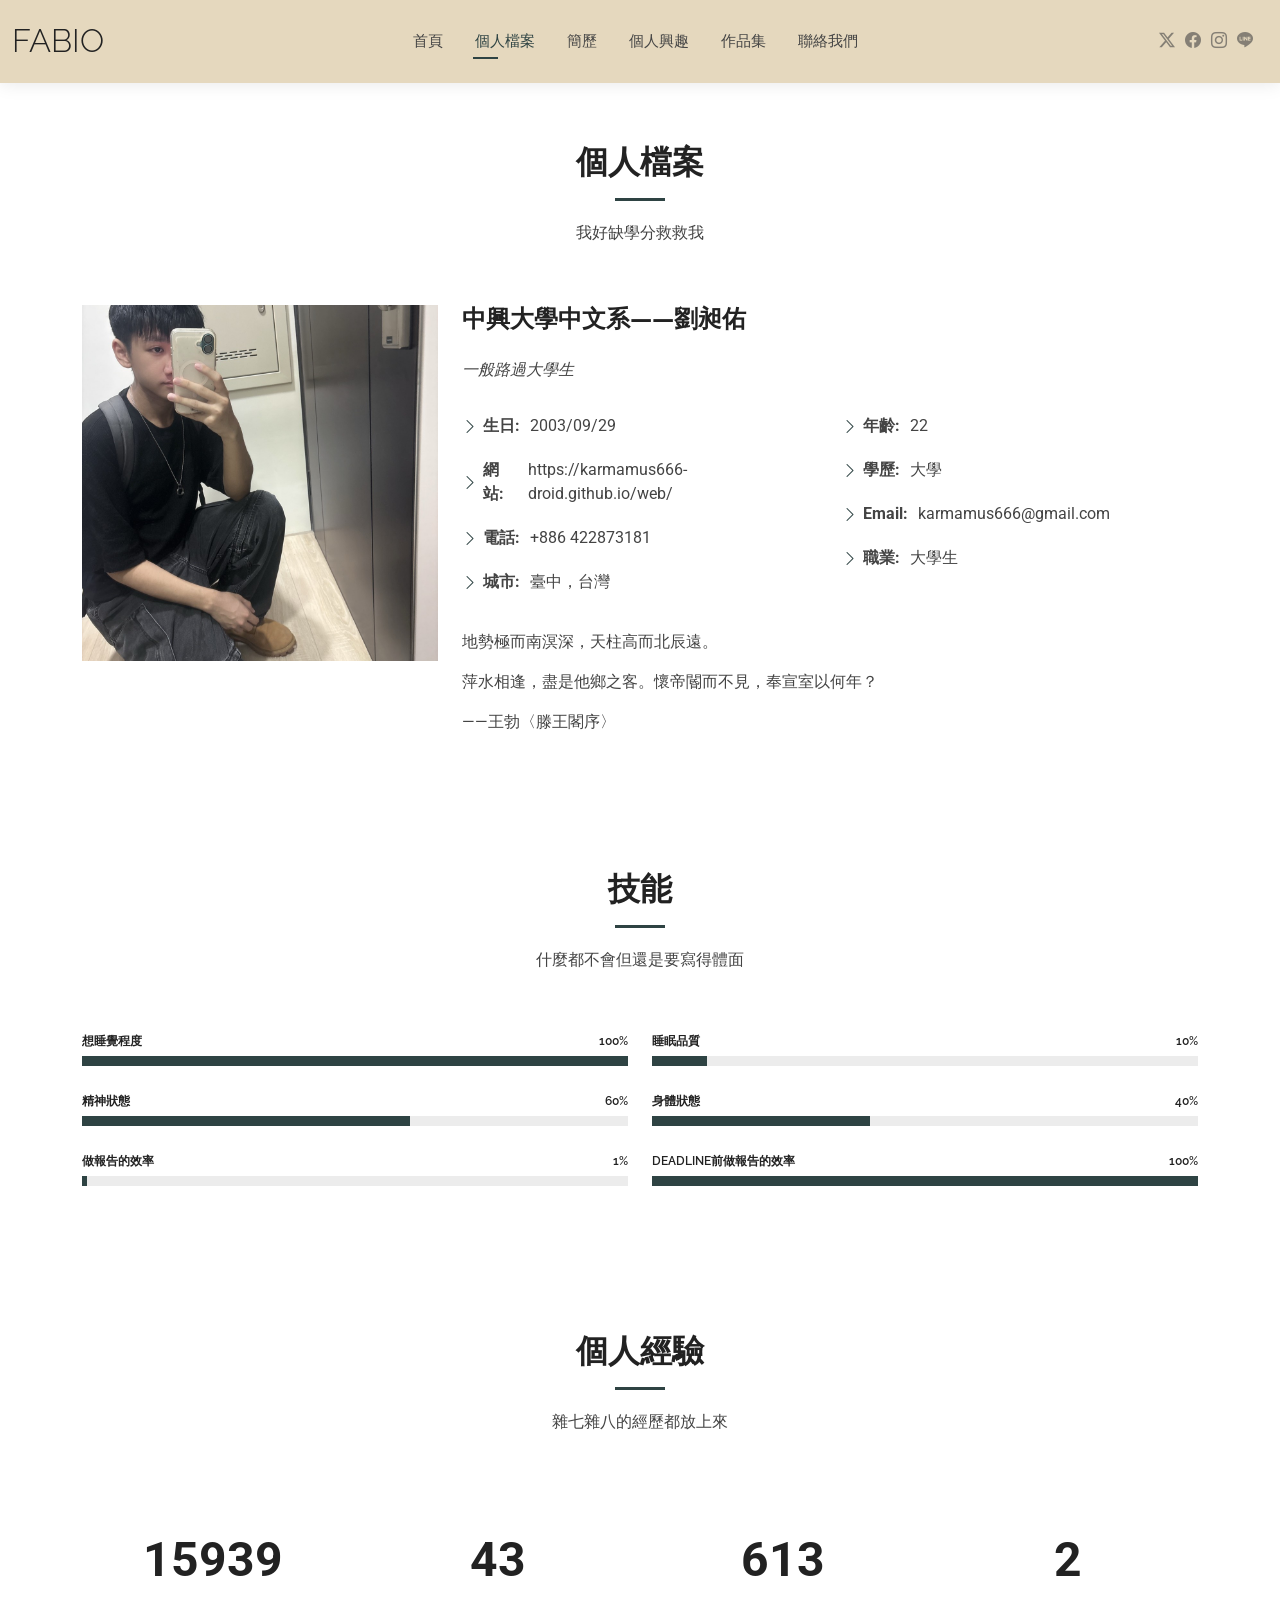
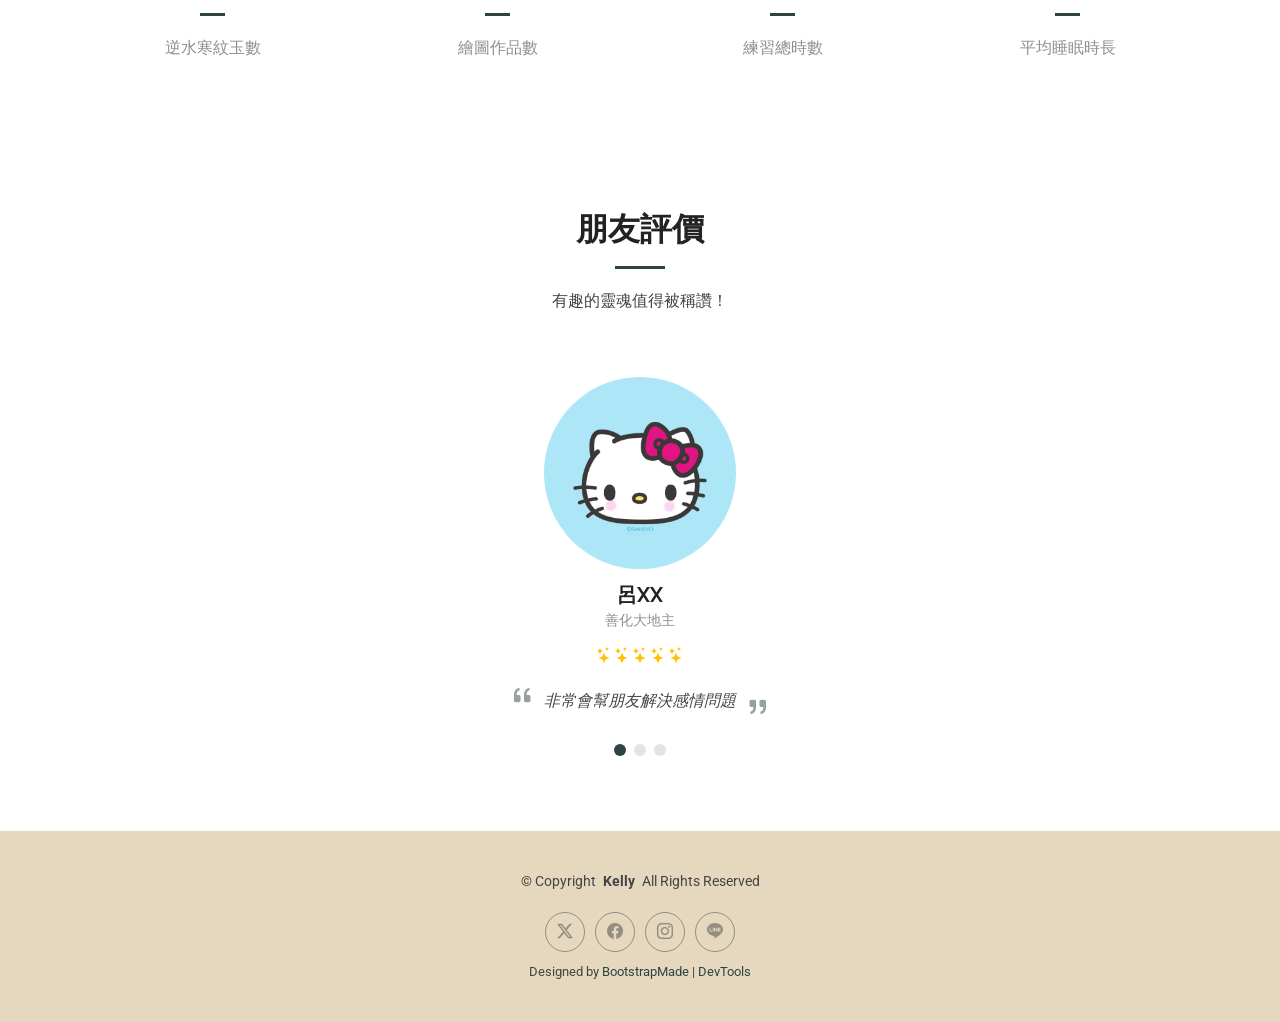
==== commit 5e56a27f: "Add files via upload" ====
--- a/about.html
+++ b/about.html
@@ -4,7 +4,7 @@
 <head>
   <meta charset="utf-8">
   <meta content="width=device-width, initial-scale=1.0" name="viewport">
-  <title>About - Kelly Bootstrap Template</title>
+  <title>About - Fabio's profile</title>
   <meta name="description" content="">
   <meta name="keywords" content="">
 
@@ -44,7 +44,7 @@
       <a href="index.html" class="logo d-flex align-items-center me-auto me-xl-0">
         <!-- Uncomment the line below if you also wish to use an image logo -->
         <!-- <img src="assets/img/logo.png" alt=""> -->
-        <h1 class="sitename">Kelly</h1>
+        <h1 class="sitename">FABIO</h1>
       </a>
 
       <nav id="navmenu" class="navmenu">
@@ -52,9 +52,9 @@
           <li><a href="index.html">首頁</a></li>
           <li><a href="about.html" class="active">個人檔案</a></li>
           <li><a href="resume.html">簡歷</a></li>
-          <li><a href="services.html">專業技能</a></li>
-          <!--<li><a href="portfolio.html">Portfolio</a></li>-->
-          <li class="dropdown"><a href="#"><span>作品集</span> <i class="bi bi-chevron-down toggle-dropdown"></i></a>
+          <li><a href="services.html">個人興趣</a></li>
+          <li><a href="portfolio.html">作品集</a></li>
+          <!--<li class="dropdown"><a href="#"><span>作品集</span> <i class="bi bi-chevron-down toggle-dropdown"></i></a>
             <ul>
               <li><a href="#">電腦繪圖</a></li>
               <!--<li class="dropdown"><a href="#"><span>Deep Dropdown</span> <i class="bi bi-chevron-down toggle-dropdown"></i></a>
@@ -65,12 +65,10 @@
                   <li><a href="#">Deep Dropdown 4</a></li>
                   <li><a href="#">Deep Dropdown 5</a></li>
                 </ul>-->
-              </li>
-              <li><a href="#">花卉裝飾</a></li>
-              <li><a href="#">攝影作品</a></li>
+              <!--</li>-->
+              <!--<li><a href="#">花卉裝飾</a></li>-->
+              <!--<li><a href="#">攝影作品</a></li>-->
               <!--<li><a href="#">Dropdown 4</a></li>-->
-            </ul>
-          </li>
           <li><a href="contact.html">聯絡我們</a></li>
         </ul>
         <i class="mobile-nav-toggle d-xl-none bi bi-list"></i>
@@ -93,8 +91,8 @@
 
       <!-- Section Title -->
       <div class="container section-title" data-aos="fade-up">
-        <h2>About</h2>
-        <p>Necessitatibus eius consequatur ex aliquid fuga eum quidem sint consectetur velit</p>
+        <h2>個人檔案</h2>
+        <p>我好缺學分救救我</p>
       </div><!-- End Section Title -->
 
       <div class="container" data-aos="fade-up" data-aos-delay="100">
@@ -104,33 +102,31 @@
             <img src="assets/img/profile-img.jpg" class="img-fluid" alt="">
           </div>
           <div class="col-lg-8 content">
-            <h2>UI/UX Designer &amp; Web Developer.</h2>
+            <h2>中興大學中文系——劉昶佑</h2>
             <p class="fst-italic py-3">
-              Lorem ipsum dolor sit amet, consectetur adipiscing elit, sed do eiusmod tempor incididunt ut labore et dolore
-              magna aliqua.
+              一般路過大學生
             </p>
             <div class="row">
-              <div class="col-lg-6">
+              <div class="col-lg-6 col-sm-6">
                 <ul>
-                  <li><i class="bi bi-chevron-right"></i> <strong>Birthday:</strong> <span>1 May 1995</span></li>
-                  <li><i class="bi bi-chevron-right"></i> <strong>Website:</strong> <span>www.example.com</span></li>
-                  <li><i class="bi bi-chevron-right"></i> <strong>Phone:</strong> <span>+123 456 7890</span></li>
-                  <li><i class="bi bi-chevron-right"></i> <strong>City:</strong> <span>New York, USA</span></li>
+                  <li><i class="bi bi-chevron-right"></i> <strong>生日:</strong> <span>2003/09/29</span></li>
+                  <li><i class="bi bi-chevron-right"></i> <strong>網站:</strong> <span>https://karmamus666-droid.github.io/web/</span></li>
+                  <li><i class="bi bi-chevron-right"></i> <strong>電話:</strong> <span>+886 422873181</span></li>
+                  <li><i class="bi bi-chevron-right"></i> <strong>城市:</strong> <span>臺中，台灣</span></li>
                 </ul>
               </div>
-              <div class="col-lg-6">
+              <div class="col-lg-6 col-sm-6">
                 <ul>
-                  <li><i class="bi bi-chevron-right"></i> <strong>Age:</strong> <span>30</span></li>
-                  <li><i class="bi bi-chevron-right"></i> <strong>Degree:</strong> <span>Master</span></li>
-                  <li><i class="bi bi-chevron-right"></i> <strong>Email:</strong> <span>email@example.com</span></li>
-                  <li><i class="bi bi-chevron-right"></i> <strong>Freelance:</strong> <span>Available</span></li>
+                  <li><i class="bi bi-chevron-right"></i> <strong>年齡:</strong> <span>22</span></li>
+                  <li><i class="bi bi-chevron-right"></i> <strong>學歷:</strong> <span>大學</span></li>
+                  <li><i class="bi bi-chevron-right"></i> <strong>Email:</strong> <span>karmamus666@gmail.com</span></li>
+                  <li><i class="bi bi-chevron-right"></i> <strong>職業:</strong> <span>大學生</span></li>
                 </ul>
               </div>
             </div>
-            <p class="py-3">
-              Officiis eligendi itaque labore et dolorum mollitia officiis optio vero. Quisquam sunt adipisci omnis et ut. Nulla accusantium dolor incidunt officia tempore. Et eius omnis.
-              Cupiditate ut dicta maxime officiis quidem quia. Sed et consectetur qui quia repellendus itaque neque.
-            </p>
+              </p>地勢極而南溟深，天柱高而北辰遠。</p>
+              </p>萍水相逢，盡是他鄉之客。懷帝閽而不見，奉宣室以何年？</p>
+              </p>——王勃〈滕王閣序〉</p>
           </div>
         </div>
 
@@ -143,59 +139,59 @@
 
       <!-- Section Title -->
       <div class="container section-title" data-aos="fade-up">
-        <h2>Skills</h2>
-        <p>Necessitatibus eius consequatur ex aliquid fuga eum quidem sint consectetur velit</p>
+        <h2>技能</h2>
+        <p>什麼都不會但還是要寫得體面</p>
       </div><!-- End Section Title -->
 
       <div class="container" data-aos="fade-up" data-aos-delay="100">
 
         <div class="row skills-content skills-animation">
 
-          <div class="col-lg-6">
-
-            <div class="progress">
-              <span class="skill"><span>HTML</span> <i class="val">100%</i></span>
+          <div class="col-lg-6 col-sm-6">
+
+            <div class="progress">
+              <span class="skill"><span>想睡覺程度</span> <i class="val">100%</i></span>
               <div class="progress-bar-wrap">
                 <div class="progress-bar" role="progressbar" aria-valuenow="100" aria-valuemin="0" aria-valuemax="100"></div>
               </div>
             </div><!-- End Skills Item -->
 
             <div class="progress">
-              <span class="skill"><span>CSS</span> <i class="val">90%</i></span>
-              <div class="progress-bar-wrap">
-                <div class="progress-bar" role="progressbar" aria-valuenow="90" aria-valuemin="0" aria-valuemax="100"></div>
-              </div>
-            </div><!-- End Skills Item -->
-
-            <div class="progress">
-              <span class="skill"><span>JavaScript</span> <i class="val">75%</i></span>
-              <div class="progress-bar-wrap">
-                <div class="progress-bar" role="progressbar" aria-valuenow="75" aria-valuemin="0" aria-valuemax="100"></div>
-              </div>
-            </div><!-- End Skills Item -->
-
-          </div>
-
-          <div class="col-lg-6">
-
-            <div class="progress">
-              <span class="skill"><span>PHP</span> <i class="val">80%</i></span>
-              <div class="progress-bar-wrap">
-                <div class="progress-bar" role="progressbar" aria-valuenow="80" aria-valuemin="0" aria-valuemax="100"></div>
-              </div>
-            </div><!-- End Skills Item -->
-
-            <div class="progress">
-              <span class="skill"><span>WordPress/CMS</span> <i class="val">90%</i></span>
-              <div class="progress-bar-wrap">
-                <div class="progress-bar" role="progressbar" aria-valuenow="90" aria-valuemin="0" aria-valuemax="100"></div>
-              </div>
-            </div><!-- End Skills Item -->
-
-            <div class="progress">
-              <span class="skill"><span>Photoshop</span> <i class="val">55%</i></span>
-              <div class="progress-bar-wrap">
-                <div class="progress-bar" role="progressbar" aria-valuenow="55" aria-valuemin="0" aria-valuemax="100"></div>
+              <span class="skill"><span>精神狀態</span> <i class="val">60%</i></span>
+              <div class="progress-bar-wrap">
+                <div class="progress-bar" role="progressbar" aria-valuenow="60" aria-valuemin="0" aria-valuemax="100"></div>
+              </div>
+            </div><!-- End Skills Item -->
+
+            <div class="progress">
+              <span class="skill"><span>做報告的效率</span> <i class="val">1%</i></span>
+              <div class="progress-bar-wrap">
+                <div class="progress-bar" role="progressbar" aria-valuenow="1" aria-valuemin="0" aria-valuemax="100"></div>
+              </div>
+            </div><!-- End Skills Item -->
+
+          </div>
+
+          <div class="col-lg-6 col-sm-6">
+
+            <div class="progress">
+              <span class="skill"><span>睡眠品質</span> <i class="val">10%</i></span>
+              <div class="progress-bar-wrap">
+                <div class="progress-bar" role="progressbar" aria-valuenow="10" aria-valuemin="0" aria-valuemax="100"></div>
+              </div>
+            </div><!-- End Skills Item -->
+
+            <div class="progress">
+              <span class="skill"><span>身體狀態</span> <i class="val">40%</i></span>
+              <div class="progress-bar-wrap">
+                <div class="progress-bar" role="progressbar" aria-valuenow="40" aria-valuemin="0" aria-valuemax="100"></div>
+              </div>
+            </div><!-- End Skills Item -->
+
+            <div class="progress">
+              <span class="skill"><span>deadline前做報告的效率</span> <i class="val">100%</i></span>
+              <div class="progress-bar-wrap">
+                <div class="progress-bar" role="progressbar" aria-valuenow="100" aria-valuemin="0" aria-valuemax="100"></div>
               </div>
             </div><!-- End Skills Item -->
 
@@ -212,8 +208,8 @@
 
       <!-- Section Title -->
       <div class="container section-title" data-aos="fade-up">
-        <h2>Facts</h2>
-        <p>Necessitatibus eius consequatur ex aliquid fuga eum quidem sint consectetur velit</p>
+        <h2>個人經驗</h2>
+        <p>雜七雜八的經歷都放上來</p>
       </div><!-- End Section Title -->
 
       <div class="container" data-aos="fade-up" data-aos-delay="100">
@@ -222,29 +218,29 @@
 
           <div class="col-lg-3 col-md-6">
             <div class="stats-item text-center w-100 h-100">
-              <span data-purecounter-start="0" data-purecounter-end="232" data-purecounter-duration="1" class="purecounter"></span>
-              <p>Clients</p>
+              <span data-purecounter-start="0" data-purecounter-end="33912" data-purecounter-duration="1" class="purecounter"></span>
+              <p>逆水寒紋玉數</p>
             </div>
           </div><!-- End Stats Item -->
 
           <div class="col-lg-3 col-md-6">
             <div class="stats-item text-center w-100 h-100">
-              <span data-purecounter-start="0" data-purecounter-end="521" data-purecounter-duration="1" class="purecounter"></span>
-              <p>Projects</p>
+              <span data-purecounter-start="0" data-purecounter-end="93" data-purecounter-duration="1" class="purecounter"></span>
+              <p>繪圖作品數</p>
             </div>
           </div><!-- End Stats Item -->
 
           <div class="col-lg-3 col-md-6">
             <div class="stats-item text-center w-100 h-100">
-              <span data-purecounter-start="0" data-purecounter-end="1453" data-purecounter-duration="1" class="purecounter"></span>
-              <p>Hours Of Support</p>
+              <span data-purecounter-start="0" data-purecounter-end="1333" data-purecounter-duration="1" class="purecounter"></span>
+              <p>練習總時數</p>
             </div>
           </div><!-- End Stats Item -->
 
           <div class="col-lg-3 col-md-6">
             <div class="stats-item text-center w-100 h-100">
-              <span data-purecounter-start="0" data-purecounter-end="32" data-purecounter-duration="1" class="purecounter"></span>
-              <p>Workers</p>
+              <span data-purecounter-start="0" data-purecounter-end="4.2" data-purecounter-duration="1" class="purecounter"></span>
+              <p>平均睡眠時長</p>
             </div>
           </div><!-- End Stats Item -->
 
@@ -259,8 +255,8 @@
 
       <!-- Section Title -->
       <div class="container section-title" data-aos="fade-up">
-        <h2>Testimonials</h2>
-        <p>Necessitatibus eius consequatur ex aliquid fuga eum quidem sint consectetur velit</p>
+        <h2>朋友評價</h2>
+        <p>有趣的靈魂值得被稱讚！</p>
       </div><!-- End Section Title -->
 
       <div class="container" data-aos="fade-up" data-aos-delay="100">
@@ -286,14 +282,14 @@
             <div class="swiper-slide">
               <div class="testimonial-item">
                 <img src="assets/img/testimonials/testimonials-1.jpg" class="testimonial-img" alt="">
-                <h3>Saul Goodman</h3>
-                <h4>Ceo &amp; Founder</h4>
+                <h3>呂XX</h3>
+                <h4>善化大地主</h4>
                 <div class="stars">
-                  <i class="bi bi-star-fill"></i><i class="bi bi-star-fill"></i><i class="bi bi-star-fill"></i><i class="bi bi-star-fill"></i><i class="bi bi-star-fill"></i>
+                  <i class="bi bi-stars"></i><i class="bi bi-stars"></i><i class="bi bi-stars"></i><i class="bi bi-stars"></i><i class="bi bi-stars"></i>
                 </div>
                 <p>
                   <i class="bi bi-quote quote-icon-left"></i>
-                  <span>Proin iaculis purus consequat sem cure digni ssim donec porttitora entum suscipit rhoncus. Accusantium quam, ultricies eget id, aliquam eget nibh et. Maecen aliquam, risus at semper.</span>
+                  <span>非常會幫朋友解決感情問題</span>
                   <i class="bi bi-quote quote-icon-right"></i>
                 </p>
               </div>
@@ -302,14 +298,14 @@
             <div class="swiper-slide">
               <div class="testimonial-item">
                 <img src="assets/img/testimonials/testimonials-2.jpg" class="testimonial-img" alt="">
-                <h3>Sara Wilsson</h3>
-                <h4>Designer</h4>
+                <h3>李XX</h3>
+                <h4>海上鋼琴師</h4>
                 <div class="stars">
-                  <i class="bi bi-star-fill"></i><i class="bi bi-star-fill"></i><i class="bi bi-star-fill"></i><i class="bi bi-star-fill"></i><i class="bi bi-star-fill"></i>
+                  <i class="bi bi-emoji-smile"></i><i class="bi bi-emoji-smile"></i><i class="bi bi-emoji-smile"></i><i class="bi bi-emoji-smile"></i><i class="bi bi-emoji-smile"></i>
                 </div>
                 <p>
                   <i class="bi bi-quote quote-icon-left"></i>
-                  <span>Export tempor illum tamen malis malis eram quae irure esse labore quem cillum quid cillum eram malis quorum velit fore eram velit sunt aliqua noster fugiat irure amet legam anim culpa.</span>
+                  <span>好會買周邊</span>
                   <i class="bi bi-quote quote-icon-right"></i>
                 </p>
               </div>
@@ -318,51 +314,18 @@
             <div class="swiper-slide">
               <div class="testimonial-item">
                 <img src="assets/img/testimonials/testimonials-3.jpg" class="testimonial-img" alt="">
-                <h3>Jena Karlis</h3>
-                <h4>Store Owner</h4>
+                <h3>江XX</h3>
+                <h4>海底撈大戶</h4>
                 <div class="stars">
-                  <i class="bi bi-star-fill"></i><i class="bi bi-star-fill"></i><i class="bi bi-star-fill"></i><i class="bi bi-star-fill"></i><i class="bi bi-star-fill"></i>
+                  <i class="bi bi-award-fill"></i><i class="bi bi-award-fill"></i><i class="bi bi-award-fill"></i><i class="bi bi-award-fill"></i><i class="bi bi-award-fill"></i>
                 </div>
                 <p>
                   <i class="bi bi-quote quote-icon-left"></i>
-                  <span>Enim nisi quem export duis labore cillum quae magna enim sint quorum nulla quem veniam duis minim tempor labore quem eram duis noster aute amet eram fore quis sint minim.</span>
+                  <span>耶</span>
                   <i class="bi bi-quote quote-icon-right"></i>
                 </p>
               </div>
             </div><!-- End testimonial item -->
-
-            <div class="swiper-slide">
-              <div class="testimonial-item">
-                <img src="assets/img/testimonials/testimonials-4.jpg" class="testimonial-img" alt="">
-                <h3>Matt Brandon</h3>
-                <h4>Freelancer</h4>
-                <div class="stars">
-                  <i class="bi bi-star-fill"></i><i class="bi bi-star-fill"></i><i class="bi bi-star-fill"></i><i class="bi bi-star-fill"></i><i class="bi bi-star-fill"></i>
-                </div>
-                <p>
-                  <i class="bi bi-quote quote-icon-left"></i>
-                  <span>Fugiat enim eram quae cillum dolore dolor amet nulla culpa multos export minim fugiat minim velit minim dolor enim duis veniam ipsum anim magna sunt elit fore quem dolore labore illum veniam.</span>
-                  <i class="bi bi-quote quote-icon-right"></i>
-                </p>
-              </div>
-            </div><!-- End testimonial item -->
-
-            <div class="swiper-slide">
-              <div class="testimonial-item">
-                <img src="assets/img/testimonials/testimonials-5.jpg" class="testimonial-img" alt="">
-                <h3>John Larson</h3>
-                <h4>Entrepreneur</h4>
-                <div class="stars">
-                  <i class="bi bi-star-fill"></i><i class="bi bi-star-fill"></i><i class="bi bi-star-fill"></i><i class="bi bi-star-fill"></i><i class="bi bi-star-fill"></i>
-                </div>
-                <p>
-                  <i class="bi bi-quote quote-icon-left"></i>
-                  <span>Quis quorum aliqua sint quem legam fore sunt eram irure aliqua veniam tempor noster veniam enim culpa labore duis sunt culpa nulla illum cillum fugiat legam esse veniam culpa fore nisi cillum quid.</span>
-                  <i class="bi bi-quote quote-icon-right"></i>
-                </p>
-              </div>
-            </div><!-- End testimonial item -->
-
           </div>
           <div class="swiper-pagination"></div>
         </div>
@@ -377,7 +340,7 @@
 
     <div class="container">
       <div class="copyright text-center ">
-        <p>© <span>Copyright</span> <strong class="px-1 sitename">Fabio</strong> <span>All Rights Reserved<br></span></p>
+        <p>© <span>Copyright</span> <strong class="px-1 sitename">Kelly</strong> <span>All Rights Reserved<br></span></p>
       </div>
       <div class="social-links d-flex justify-content-center">
         <a href="https://x.com/" class="twitter" target="_blank"><i class="bi bi-twitter-x"></i></a>
--- a/assets/css/main.css
+++ b/assets/css/main.css
@@ -90,13 +90,14 @@
 /* PHP Email Form Messages
 ------------------------------*/
 .php-email-form .error-message {
-  display: none;
-  background: #df1529;
-  color: #ffffff;
-  text-align: left;
-  padding: 15px;
-  margin-bottom: 24px;
-  font-weight: 600;
+  display: none !important;
+  visibility: hidden !important; /* 隱藏元素 */
+  opacity: 0 !important;          /* 變成完全透明 */
+  height: 0 !important;           /* 高度歸零 */
+  padding: 0 !important;          /* 內邊距歸零（消滅紅色大區塊） */
+  margin: 0 !important;           /* 外邊距歸零 */
+  border: none !important;        /* 拔掉任何邊框 */
+  font-size: 0 !important;        /* 字體縮小到不見 */
 }
 
 .php-email-form .sent-message {
@@ -884,7 +885,7 @@
 }
 
 .testimonials .testimonial-item .testimonial-img {
-  width: 120px;
+  width: 200px;
   border-radius: 50%;
   border: 4px solid var(--background-color);
   margin: 0 auto;
@@ -1027,12 +1028,12 @@
 --------------------------------------------------------------*/
 .services .service-item {
   background-color: var(--surface-color);
-  box-shadow: 0px 5px 90px 0px rgba(0, 0, 0, 0.1);
+  box-shadow: 0px 5px 90px 0px rgba(0, 0, 0, 0.08);
   height: 100%;
   padding: 60px 30px;
   text-align: center;
   transition: 0.3s;
-  border-radius: 5px;
+  border-radius: 30px;
 }
 
 .services .service-item .icon {
@@ -1415,6 +1416,10 @@
   background: color-mix(in srgb, var(--accent-color), transparent 25%);
 }
 
+.blue-link {
+    color: #007BFF; /* 這是一種比較好看的現代優雅藍（傳送門藍） */
+}
+
 /*--------------------------------------------------------------
 # Starter Section Section
 --------------------------------------------------------------*/
